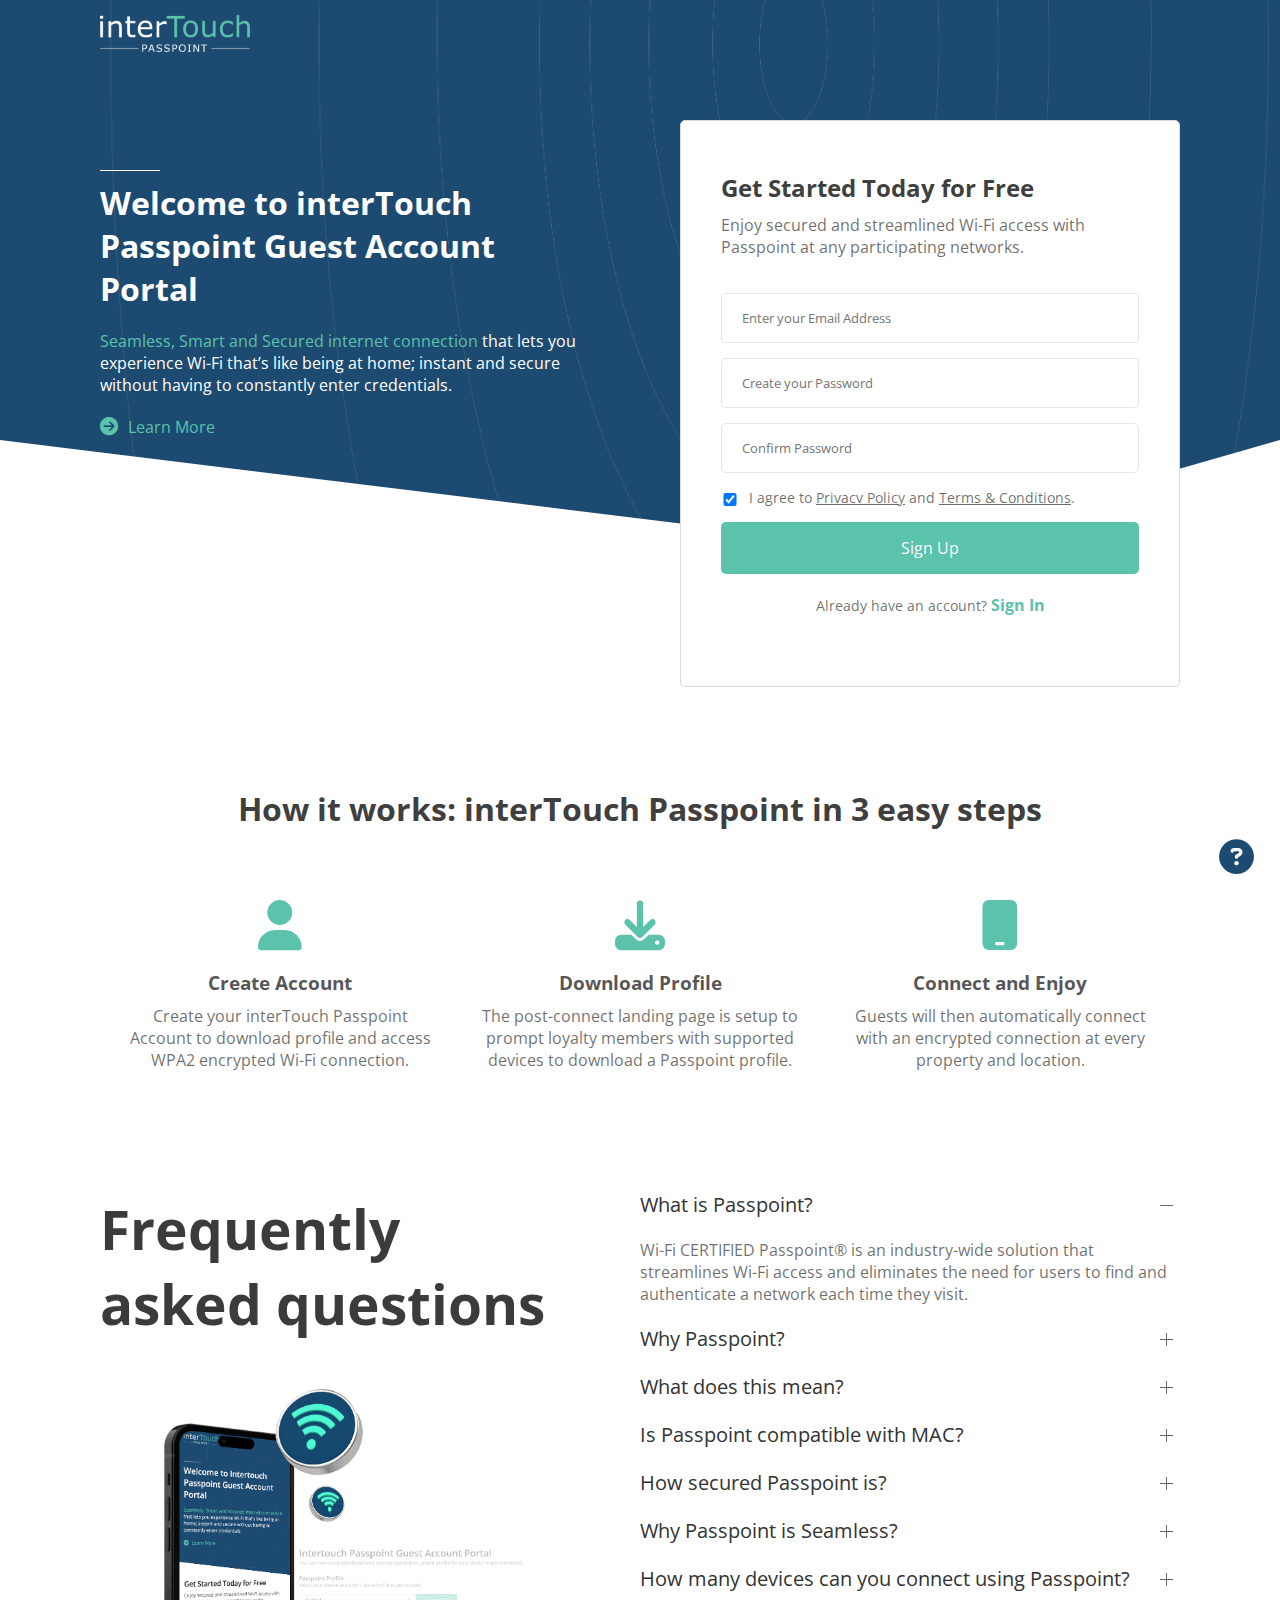
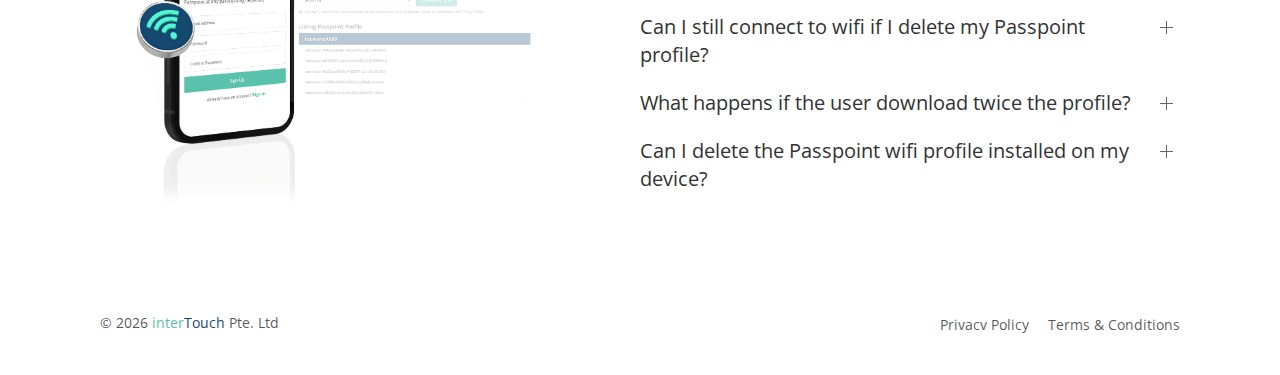
==== index.html @ 374bc61d "Add files via upload" ====
<!DOCTYPE html>
<html lang="en">
<head>
  <meta charset="UTF-8">
  <meta http-equiv="X-UA-Compatible" content="IE=edge">
  <meta name="viewport" content="width=device-width, initial-scale=1.0">
  <link rel="icon" type="image/x-icon" href="iTT.svg">
  <title>Passpoint Simplified</title>
  <!-- styles -->
  <link rel="stylesheet" href="./src/css/main.css">
  <link rel="stylesheet" href="./src/uikit/uikit.css">
  <link rel="stylesheet" href="https://cdnjs.cloudflare.com/ajax/libs/font-awesome/6.2.0/css/all.min.css">
</head>
<body>
  <div class="background-img"></div>
  <nav id="nav"><a href="#"><img id="logo" src="./src/imgs/logo.png" alt=""></a></nav>
  <div class="section1">
    <div class="two-col-equal">
      <div class="col text-white px50">
        <div class="line"></div>
        <h1 class="mt10">Welcome to interTouch Passpoint Guest Account Portal</h1>
        <p class="mt20"><span class="text-primary">Seamless, Smart and Secured internet connection</span> that lets you experience Wi-Fi that’s like being at home; instant and secure without having to constantly enter credentials.</p>
        <a class="btn-learn" href="#howitworks"><i class="fa-solid fa-arrow-circle-right"></i>Learn More</a>
      </div>
      <div class="col px50 col2">
        <form class="form" action="" id="formSignUp">  
          <h2 class="text-black-80">Get Started Today for Free</h2>
          <p class="text-black-60 mt10">Enjoy secured and streamlined Wi-Fi access with Passpoint at any participating networks.</p>
          <input id="emailSignUp" class="mt20" type="email" placeholder="Enter your Email Address" autocomplete="off"  required><br>
          <input id="passwordSignUp" type="password" placeholder="Create your Password" required><br>
          <input id="confirmPassSignUp" type="password" placeholder="Confirm Password" required><br>
          <div class="agree">
            <input id="btnAgreement" type="checkbox" value="" checked>
            <label for="">I agree to <a href="#privacyPolicy-Modal" uk-toggle>Privacv Policy</a> and <a href="#termsCondition-Modal" uk-toggle>Terms & Conditions</a>.</label> 
          </div>
          <input id="btnSignUp" type="submit" value="Sign Up" onclick="signUp()">
          <div class="text-center font14 text-black-60 mt20">
            <p> Already have an account? <a href="signin.html" class="a text-primary"><b>Sign In</b></a></p>
          </div>
        </form>
      </div>
    </div>
  </div>

  <div class="howItWorks" id="howitworks">
    <h1>How it works: interTouch Passpoint in 3 easy steps</h1>
    <div class="three-col-equal">
      <div class="col">
        <i class="fa-solid fa-user"></i>
        <h3 class="text-black-70 mt20">Create Account</h3>
        <p class="text-black-60 mt10">Create your interTouch Passpoint Account to download profile and access WPA2 encrypted Wi-Fi connection.</p>
      </div>
      <div class="col">
        <i class="fa-solid fa-download"></i>
        <h3 class="text-black-70 mt20">Download Profile</h3>
        <p class="text-black-60 mt10">The post-connect landing page is setup to prompt loyalty members with supported devices to download a Passpoint profile.</p>
      </div>
      <div class="col">
        <i class="fa-solid fa-mobile"></i>
        <h3 class="text-black-70 mt20">Connect and Enjoy</h3>
        <p class="text-black-60 mt10">Guests will then automatically connect with an encrypted connection at every property and location.</p>
      </div>
    </div>
  </div>

  <div class="faqs" id="faqs">
    <div class="two-col-equal">
      <div class="col">
        <h1 class="faqs-text">Frequently<br>asked questions</h1>
        <img src="../src/imgs/faqs.png" alt="">
      </div>
      <div class="col col2">
        <ul uk-accordion>
          <li class="uk-open">
            <a class="uk-accordion-title text-black-60" href="#">What is Passpoint?</a>
            <div class="uk-accordion-content">
                <p class="text-black-60">Wi-Fi CERTIFIED Passpoint® is an industry-wide solution that streamlines Wi-Fi access and eliminates the need for users to find and authenticate a network each time they visit.</p>
            </div>
          </li>
          <li>
            <a class="uk-accordion-title" href="#">Why Passpoint?</a>
            <div class="uk-accordion-content">
              <p class="text-black-60">Passpoint improves the mobile user experience by offering: Automatic network discovery and selection. Simplified online sign-up and instant account provisioning. Seamless network access and roaming between hotspots.</p>
            </div>
          </li>
          <li>
            <a class="uk-accordion-title" href="#">What does this mean?</a>
            <div class="uk-accordion-content">
              <p class="text-black-60">With Passpoint, you no longer have to worry which Wi-Fi to connect to and what account you should use to connect with our participating networks.</p>
            </div>
          </li>
          <li>
            <a class="uk-accordion-title" href="#">Is Passpoint compatible with MAC?</a>
            <div class="uk-accordion-content">
              <p class="text-black-60">The latest Android and iOS operating systems change the way mobile devices connect to Wi-Fi. It does not rely on a MAC address for authentication and decouples the identity of a guest from the MAC address of a device. In other words it is MAC friendly and solves MAC randomisation issue.</p>
            </div>
          </li>
          <li>
            <a class="uk-accordion-title" href="#">How secured Passpoint is?</a>
            <div class="uk-accordion-content">
              <p class="text-black-60">Passpoint added security via an encrypted radio link provides protection from in-air and man-in-the-middle attacks.</p>
            </div>
          </li>
          <li>
            <a class="uk-accordion-title" href="#">Why Passpoint is Seamless?</a>
            <div class="uk-accordion-content">
              <p class="text-black-60">interTouch Passpoint’s automatic connection powers you by linking to your profile without entering usernames and passwords to connect to Wi-Fi that allows you to benefit from a seamless experience every time you stay with the hotel</p>
            </div>
          </li>
          <li>
            <a class="uk-accordion-title" href="#">How many devices can you connect using Passpoint?</a>
            <div class="uk-accordion-content">
              <p class="text-black-60">interTouch Passpoint’s automatic connection powers you by linking to your profile without entering usernames and passwords to connect to Wi-Fi that allows you to benefit from a seamless experience every time you stay with the hotel</p>
            </div>
          </li>
          <li>
            <a class="uk-accordion-title" href="#">Can I still connect to wifi if I delete my Passpoint profile?</a>
            <div class="uk-accordion-content">
              <p class="text-black-60">interTouch Passpoint’s automatic connection powers you by linking to your profile without entering usernames and passwords to connect to Wi-Fi that allows you to benefit from a seamless experience every time you stay with the hotel</p>
            </div>
          </li>
          <li>
            <a class="uk-accordion-title" href="#">What happens if the user download twice the profile?</a>
            <div class="uk-accordion-content">
              <p class="text-black-60">interTouch Passpoint’s automatic connection powers you by linking to your profile without entering usernames and passwords to connect to Wi-Fi that allows you to benefit from a seamless experience every time you stay with the hotel</p>
            </div>
          </li>
          <li>
            <a class="uk-accordion-title" href="#">Can I delete the Passpoint wifi profile installed on my device?</a>
            <div class="uk-accordion-content">
              <p class="text-black-60">interTouch Passpoint’s automatic connection powers you by linking to your profile without entering usernames and passwords to connect to Wi-Fi that allows you to benefit from a seamless experience every time you stay with the hotel</p>
            </div>
          </li>
      </ul>
      </div>
    </div>
  </div>

  <footer>
    <div class="two-col-equal">
      <div class="col col1"><a href="https://www.intertouch.com/passpoint/"><p>© <span id="year"></span> <span class="text-primary">inter</span><span class="text-secondary">Touch</span> Pte. Ltd</p></a></div>
      <div class="col text-right">
        <ul>
          <li><a href="#privacyPolicy-Modal" uk-toggle>Privacv Policy</a></li>
          <li><a href="#termsCondition-Modal" uk-toggle>Terms & Conditions</a></li>
        </ul>
      </div>
    </div>
  </footer>

  <!-- modal for Terms and condition -->
  <div id="termsCondition-Modal" uk-modal>
    <div class="uk-modal-dialog">
      <button class="uk-modal-close-default" type="button" uk-close></button>
      <div class="uk-modal-header">
        <h2 class="text-black-70">Terms and Conditions</h2>
        <p class="date text-black-60">Last Updated September 2022</p>
      </div>
      <div class="uk-modal-body" uk-overflow-auto>
        <p>Welcome! By using the interTouch Portal and any services which may be available through the interTouch Portal ("Service"), you agree to be bound by the following terms and conditions (the "Terms of Use").</p>
        <div id="useService">
          <h3>Use of the Service</h3>
          <p>The Service includes both content owned or controlled by interTouch as well as content owned or controlled by third parties and licensed to interTouch (collectively, the "Content"). <br>
          interTouch authorizes you to view and download a single copy of the Content solely for your personal, non-commercial use. You may not sell or modify the Content or reproduce, display, publicly perform, distribute, create derivative works, or otherwise use the Content in any way for any public or commercial purpose without the written permission of interTouch.</p>
        </div>
        <div id="content">
          <h3>Content</h3>
          <p>You acknowledge that interTouch does not pre-screen, control, edit or endorse Content made available through the Service and has no obligation to monitor the Content. Under no circumstances will interTouch be liable in any way for any Content, including, but not limited to, for any errors or omissions in any Content, or for any loss or damage of any kind incurred as a result of the use or display of any Content, whether foreseeable or otherwise. You agree that you must evaluate, and bear all risks associated with, the use of any Content, including any reliance on the accuracy, completeness, or usefulness of such Content.</p>
        </div>
        <div id="proprietaryRights">
          <h3>Proprietary Rights</h3>
          <p>interTouch and its licensors own and retain all rights in the Service and Content, which contains proprietary and confidential information that is protected by copyrights, trademarks, service marks, patents or other intellectual property rights and other laws. Except as expressly authorized by interTouch, you may not copy, modify, publish, transmit, distribute, perform, display, sell or create derivative works based on any of interTouch's proprietary information, whether in whole or in part. "interTouch" and the "interTouch" logo are registered trademarks used by the interTouch Group of Companies.</p>
        </div>
        <div id="consentTransferData">
          <h3>Privacy Policy & Consent to Transfer of Data</h3>
          <p>In order to provide you with the Service, interTouch may need to collect information that is capable of identifying you (“Personal Information”). This Personal Information is collected for (a) system performance and security purposes; (b) editorial and feedback purposes and for other marketing and promotional purposes; (c) to analyse the behaviour of users when they use the Service; (d) for product development and content improvement; (e) to customise content and the layout of our portal and Service; and/or (f) as required under applicable laws and regulations. In addition, interTouch may also collect Personal Information that you volunteer as part of our voluntary registration system. <br><br>
          You specifically acknowledge and agree that interTouch may disclose Personal Information to third party contractors to whom interTouch contract out limited and specialised functions. However, if interTouch does so, interTouch only discloses Personal Information that the relevant contractor needs to provide the service to interTouch. Also, interTouch takes reasonable steps to ensure that our contractors handle Personal Information in accordance with this Privacy Policy, and do not use or disclose Personal Information for any purpose other than the provision of services to interTouch. <br><br>
          You specifically acknowledge and agree that interTouch may partner from time to time with other parties to provide specific services. When a user requests to receive these third party services, we will share all contact information necessary for these third parties to provide these services to the relevant user. interTouch will disclose only information knowingly and voluntarily disclosed by users. These third parties are not allowed to use Personal Information except for the purpose of providing these services. Sometimes, interTouch may also share aggregated demographic information, but such information will not identify any individual. <br><br>
          For the aforesaid reasons, interTouch needs you to consent to the transfer of Personal Information about you from the country in which you are provided with the Service. Particularly, please note that Personal Information may in some cases be transmitted to other countries. Your consent is a requirement in order for interTouch to provide you with the Service. If you do not consent to the transfer of Personal Information, please do not use the Service. <br><br>
          Without limiting the generality of the foregoing, you acknowledge, consent and agree that interTouch may disclose any information collected from you, if required to do so by law or in a good faith belief that such access, preservation or disclosure is reasonably necessary to: (a) comply with legal process or regulations; (b) enforce the Terms of Use; (c) protect and defend the rights or property of interTouch (including the enforcement of our agreements); (d) respond to your requests for customer service; or (e) protect interTouch’s rights, property or personal safety, as well as those of our users and the public.
        </p>
        </div>
        <div id="storageOfData">
          <h3>Storage of Data and Personal Information</h3>
          <p>interTouch may store your Personal Information and other data for as long as we deem appropriate, and/or to comply with any applicable laws.</p>
        </div>
        <div id="Security">
          <h3>Security</h3>
          <p>interTouch have taken measures to ensure that the Service is secure, and that Personal Information which interTouch hold is protected from risks such as unauthorised access, modification or disclosure. interTouch use a variety of security technologies and procedures to do this but as the use of any services over the Internet can never be completely secure, you specifically acknowledge and agree that interTouch shall not be responsible or liable, directly or indirectly, for any damage or loss caused or alleged to be caused by or in connection with any unauthorised access, modification or disclosure of your Personal Information.</p>
        </div>
        <div id="specialAdmonitions">
          <h3>Special Admonitions for International Use</h3>
          <p>Recognizing the global nature of the Internet, you agree to comply with all local rules regarding online conduct and acceptable Content. Specifically, you agree to comply with all applicable laws regarding the transmission of technical data exported from Singapore and/or the country in which you reside.</p>
        </div>
        <div id="changesTermsConditions">
          <h3>Changes in Terms and Conditions</h3>
          <p>We may modify or terminate our Services from time to time, for any reason, and without notice, including the right to terminate with or without notice, without liability to you, any other user or any third party. <br><br>
          We reserve the right to modify these Terms of Service from time to time without notice. Please review these Terms of Service from time to time so that you will be apprised of any changes.</p>
        </div>
        <div id="discloasureInformation">
          <h3>Disclosure of Information</h3>
          <p>You specifically acknowledge, consent and agree that interTouch may disclose any information collected from you if required to do so by law or in a good faith belief that such access preservation or disclosure is reasonably necessary to: (a) comply with legal process; (b) enforce the Terms of Service; (c) respond to your requests for customer service; or (d) protect the rights, property or personal safety of interTouch, its users and the public.</p>
        </div>
        <div id="disclamersWarranties">
          <h3>Disclaimer of Warranties</h3>
          <p>interTouch and its affiliates, licensors, partners, suppliers, consultants and agents ("interTouch Entities") disclaim any and all responsibility or liability for the accuracy, completeness, legality, reliability, operability or availability of information or Content displayed on the Service. The interTouch Entities disclaim any and all responsibility and liability for your conduct and for the conduct of others using the Service. <br><br>
          YOU EXPRESSLY UNDERSTAND AND AGREE THAT: <br><br>
          (a) YOUR USE OF THE SERVICE IS AT YOUR SOLE RISK. THE SERVICE, AND ALL CONTENT, INFORMATION (INCLUDING, WITHOUT LIMITATION, ANY INFORMATION OR CONTENT OBTAINED OR ACCESSED THROUGH THE SERVICE), PRODUCTS AND SERVICES INCLUDED THEREIN ARE PROVIDED ON AN "AS IS" AND “AS AVAILABLE” BASIS WITH NO WARRANTIES WHATSOEVER. THE interTouch ENTITIES EXPRESSLY DISCLAIM TO THE FULLEST EXTENT PERMITTED BY LAW ALL EXPRESS, IMPLIED, AND STATUTORY WARRANTIES, INCLUDING, WITHOUT LIMITATION, THE WARRANTIES OF MERCHANTABILITY, FITNESS FOR A PARTICULAR PURPOSE, AND NON-INFRINGEMENT OF PROPRIETARY RIGHTS <br><br>
          (b) THE INTERTOUCH ENTITIES DISCLAIM ANY WARRANTIES REGARDING THE SECURITY, RELIABILITY, TIMELINESS, AND PERFORMANCE OF THE SERVICE. PARTICULARLY, THE INTER-TOUCH ENTITIES MAKE NO WARRANTY THAT (i) THE SERVICE WILL MEET YOUR REQUIREMENTS; (ii) THE SERVICE WILL BE UNINTERRUPTED, TIMELY, SECURE OR ERROR-FREE; (iii) THE RESULTS THAT MAY BE OBTAINED FROM THE USE OF THE SERVICE WILL BE ACCURATE OR RELIABLE; AND (iv) THE QUALITY OF ANY PRODUCTS, SERVICES, INFORMATION OR OTHER MATERIAL PURCHASED OR OBTAINED BY YOU THROUGH THE SERVICE WILL MEET YOUR EXPECTATIONS <br><br>
          (c) THE INTERTOUCH ENTITIES DISCLAIM, ANY WARRANTIES FOR ANY INFORMATION OR ADVICE OBTAINED THROUGH THE SERVICE; <br><br>
          (d) THE INTERTOUCH ENTITIES DISCLAIM ANY WARRANTIES FOR SERVICES OR GOODS RECEIVED THROUGH OR ADVERTISED ON THE SERVICE OR RECEIVED THROUGH ANY LINKS PROVIDED BY THE SERVICE, AS WELL AS FOR ANY INFORMATION OR ADVICE RECEIVED THROUGH ANY LINKS PROVIDED IN THE SERVICE; <br><br>
          (e) YOU DOWNLOAD OR OTHERWISE OBTAIN MATERIAL OR DATA THROUGH THE USE OF THE SERVICE AT YOUR OWN DISCRETION AND RISK AND THAT YOU WILL BE SOLELY RESPONSIBLE FOR ANY DAMAGES TO YOUR COMPUTER SYSTEM OR LOSS OF DATA THAT RESULTS FROM THE DOWNLOAD OF SUCH MATERIAL OR DATA.</p>
        </div>
        <div id="limitationLiability">
          <h3>Limitation of Liability</h3>
          <p>UNDER NO CIRCUMSTANCES WILL interTouch AND ITS SUBSIDIARIES, AFFILIATES, OFFICERS, EMPLOYEES, AGENTS, PARTNERS AND LICENSORS BE LIABLE TO YOU FOR ANY DIRECT, INDIRECT, INCIDENTAL, CONSEQUENTIAL, SPECIAL OR EXEMPLARY DAMAGES ARISING OUT OF OR IN CONNECTION WITH USE OF THE SERVICE, WHETHER OR NOT INTERTOUCH HAS BEEN ADVISED OF THE POSSIBILITY OF SUCH DAMAGES, INCLUDING, BUT NOT LIMITED TO, DAMAGES FOR LOSS OF PROFITS, GOODWILL, USE, DATA OR OTHER INTANGIBLE LOSSES, RESULTING FROM: (i) THE USE OR THE INABILITY TO USE THE SERVICE; (ii) THE COST OF PROCUREMENT OF SUBSTITUTE GOODS AND SERVICES RESULTING FROM ANY GOODS, DATA, INFORMATION OR SERVICES PURCHASED OR OBTAINED OR TRANSACTIONS ENTERED INTO THROUGH OR FROM THE SERVICE; (iii) STATEMENTS OR CONDUCT OF ANY THIRD PARTY ON THE SERVICE; (iv) ANY RELIANCE ON THE SERVICE; (v) THE INTERRUPTION, SUSPENSION, OR TERMINATION OF THE SERVICE (INCLUDING SUCH DAMAGES INCURRED BY THIRD PARTIES); OR (vi) ANY OTHER MATTER RELATING TO THE SERVICE. <br><br>
          IN ANY EVENT, UNDER NO CIRCUMSTANCES SHALL INTERTOUCH BE LIABLE TO YOU FOR AN AMOUNT EXCEEDING US$100.00.</p>
        </div>
        <div id="holdHarmless">
          <h3>Hold Harmless and Indemnity</h3>
          <p>You agree to hold harmless and indemnify interTouch from and against any third party claim arising from or in any way related to your use of the Service, including any liability or expense arising from all claims, losses, damages (actual and consequential), suits, judgments, litigation costs and attorneys' fees, of every kind and nature.</p>
        </div>
        <div id="contibutionUs">
          <h3>Contributions to Us</h3>
          <p>By submitting ideas, suggestions, documents, and/or proposals ("Contributions") to interTouch through its suggestion or feedback webpages, you acknowledge and agree that: (a) your Contributions do not contain confidential or proprietary information; (b) interTouch is not under any obligation of confidentiality, express or implied, with respect to the Contributions; (c) interTouch shall be entitled to use or disclose (or choose not to use or disclose) such Contributions for any purpose, in any way, in any media worldwide; (d) interTouch may have something similar to the Contributions already under consideration or in development; (e) your Contributions automatically become the property of interTouch without any obligation of interTouch to you; and (f) you are not entitled to any compensation or reimbursement of any kind from interTouch under any circumstances.</p>
        </div>
        <div id="miscellaneousProvisions">
          <h3>Miscellaneous Provisions</h3>
          <p>These Terms of Service will be governed by and construed in accordance with the laws of Singapore, without giving effect to its conflict of laws provisions or your actual state or country of residence. The parties agree to submit to the personal and exclusive jurisdiction of the courts located in Singapore. If for any reason a court of competent jurisdiction finds any provision or portion of the Terms of Service to be unenforceable, the remainder of the Terms of Service will continue in full force and effect. You shall not assign these Terms of Service or assign any rights or delegate any obligations hereunder, in whole or in part, whether voluntarily or by operation of law, without our prior written consent. Any such purported assignment or delegation will be null and void and of no force or effect. <br><br>
          Without limiting the foregoing, under no circumstances shall interTouch be held liable for any delay or failure in performance resulting directly or indirectly from acts of nature, forces, or causes beyond its reasonable control, including, without limitation, Internet failures, computer equipment failures, telecommunication equipment failures, other equipment failures, electrical power failures, strikes, labor disputes, riots, insurrections, civil disturbances, shortages of labor or materials, fires, floods, storms, explosions, acts of God, war, governmental actions, orders of domestic or foreign courts or tribunals, non-performance of third parties, or loss of or fluctuations in heat, light, or air conditioning. <br><br>
          These Terms of Service constitute the entire agreement between you and interTouch with respect to the subject matter hereof and supersede and replace all prior or contemporaneous understandings or agreements, written or oral, regarding such subject matter. You also may be subject to additional terms and conditions that may apply when you use certain portions of the Service or any affiliate services or third-party content. Any waiver of any provision of the Terms of Service by a party will be effective only if in writing and signed by a party. The failure of interTouch to exercise or enforce any right or provision of these terms and conditions shall not constitute a waiver of such right or provision. <br><br>
          You agree that, except as otherwise expressly provided in this Terms of Service, there shall be no third-party beneficiaries to this agreement. <br><br>
          You specifically agree that regardless of any statute or law to the contrary, any claim or cause of action arising out of or related to use of the Service or the Terms of Service must be filed within one (1) year after such claim or cause of action arose or be forever barred.</p>
        </div>
      </div>
    </div>
  </div>

  <!-- modal for Privacy Policy -->
  <div id="privacyPolicy-Modal" uk-modal>
    <div class="uk-modal-dialog">
      <button class="uk-modal-close-default" type="button" uk-close></button>
      <div class="uk-modal-header">
        <h2 class="text-black-70">Privacy Policy</h2>
        <p class="date text-black-60">Last Updated September 2022</p>
      </div>
      <div class="uk-modal-body" uk-overflow-auto>
        <p>Your security and the protection of your personal information is a critical concern for the Guest Account Portal service. If you have any concerns or questions to raise, please do not hesitate to contact and discuss with your Guest Account Portal representative.</p>
        <div id="consentTransferData">
          <h3>Privacy Policy & Consent to Transfer of Data</h3>
          <p>In order to provide you with the Service, interTouch may need to collect information that is capable of identifying you (“Personal Information”). This Personal Information is collected for (a) system performance and security purposes; (b) editorial and feedback purposes and for other marketing and promotional purposes; (c) to analyse the behaviour of users when they use the Service; (d) for product development and content improvement; (e) to customise content and the layout of our portal and Service; and/or (f) as required under applicable laws and regulations. In addition, interTouch may also collect Personal Information that you volunteer as part of our voluntary registration system. <br><br>
          You specifically acknowledge and agree that interTouch may disclose Personal Information to third party contractors to whom interTouch contract out limited and specialised functions. However, if interTouch does so, interTouch only discloses Personal Information that the relevant contractor needs to provide the service to interTouch. Also, interTouch takes reasonable steps to ensure that our contractors handle Personal Information in accordance with this Privacy Policy, and do not use or disclose Personal Information for any purpose other than the provision of services to interTouch. <br><br>
          You specifically acknowledge and agree that interTouch may partner from time to time with other parties to provide specific services. When a user requests to receive these third party services, we will share all contact information necessary for these third parties to provide these services to the relevant user. interTouch will disclose only information knowingly and voluntarily disclosed by users. These third parties are not allowed to use Personal Information except for the purpose of providing these services. Sometimes, interTouch may also share aggregated demographic information, but such information will not identify any individual. <br><br>
          For the aforesaid reasons, interTouch needs you to consent to the transfer of Personal Information about you from the country in which you are provided with the Service. Particularly, please note that Personal Information may in some cases be transmitted to other countries. Your consent is a requirement in order for interTouch to provide you with the Service. If you do not consent to the transfer of Personal Information, please do not use the Service. <br><br>
          Without limiting the generality of the foregoing, you acknowledge, consent and agree that interTouch may disclose any information collected from you, if required to do so by law or in a good faith belief that such access, preservation or disclosure is reasonably necessary to: (a) comply with legal process or regulations; (b) enforce the Terms of Use; (c) protect and defend the rights or property of interTouch (including the enforcement of our agreements); (d) respond to your requests for customer service; or (e) protect interTouch’s rights, property or personal safety, as well as those of our users and the public.
        </p>
        </div>
        <div id="storageOfData">
          <h3>Storage of Data and Personal Information</h3>
          <p>interTouch may store your Personal Information and other data for as long as we deem appropriate, and/or to comply with any applicable laws.</p>
        </div>
        <div id="Security">
          <h3>Security</h3>
          <p>interTouch have taken measures to ensure that the Service is secure, and that Personal Information which interTouch hold is protected from risks such as unauthorised access, modification or disclosure. interTouch use a variety of security technologies and procedures to do this but as the use of any services over the Internet can never be completely secure, you specifically acknowledge and agree that interTouch shall not be responsible or liable, directly or indirectly, for any damage or loss caused or alleged to be caused by or in connection with any unauthorised access, modification or disclosure of your Personal Information.</p>
        </div>
      </div>
    </div>
  </div>

  <!-- help btn -->
  <div class="help-float">
    <a href="" class="icon-help"><i class="fa-solid fa-circle-question"></i></a>
    <div class="uk-card-body uk-card-default" uk-drop="pos: top-center;" style="text-align: left;">
      <p class="text-black-60">If you are having problems or need assistance,
        we welcome you to contact us directly
        <hr>
        <a href="mailto:portal-support@intertouch.com">Email interTouch Portal Support</a>
      </p>
    </div>
  </div>

 <script src="./src/js/navbar.js"></script>
 <script src="./src/js/notifications.js"></script>
 <script src="./src/js/signup.js"></script>
 <script src="./src/js/footer.js"></script>
 <script src="./src/uikit/uikit.min.js"></script>
 <!-- the ff script is for demo only -->
 <script>
  let action = window.localStorage.getItem('action');
  let icon = '<i class="fa-solid fa-circle-info"></i>';
  let time = 3000;

  if (action === 'deleteAccount') {
    infoNotif(icon, 'Your account is successfully deleted.', time)
    window.localStorage.clear();
  }
 </script>
</body>
</html>
---- src/css/main.css ----
@import url("https://fonts.googleapis.com/css?family=Open+Sans:400,600,300");
.background-img {
  background-image: url("../imgs/bg.png");
  background-repeat: no-repeat;
  background-size: cover;
  background-position: 60% 0%;
  height: 550px;
  -webkit-clip-path: polygon(0 0, 100% 0, 100% 80%, 70% 100%, 0 80%);
          clip-path: polygon(0 0, 100% 0, 100% 80%, 70% 100%, 0 80%);
}

@media (max-width: 1000px) {
  .background-img {
    -webkit-clip-path: polygon(0 0, 100% 0, 100% 100%, 0 90%);
            clip-path: polygon(0 0, 100% 0, 100% 100%, 0 90%);
  }
}
@media (max-width: 460px) {
  .background-img {
    height: 470px;
  }
}
#nav {
  display: flex;
  justify-content: space-between;
}
#nav .user {
  width: 50px;
  transition: 0.3s;
  cursor: pointer;
}

.dashboard {
  padding: 100px 100px 0 100px;
}
.dashboard .tagline {
  margin-top: -15px;
}
.dashboard form {
  display: flex;
}
.dashboard form input {
  padding: 10px 20px;
}
.dashboard form select {
  padding: 10px 20px;
  border-top-left-radius: 5px;
  border-bottom-left-radius: 5px;
  border: 1px solid #D9D9D9;
  border-right: none;
  outline-color: var(--primary);
  cursor: pointer;
  font-size: 16px;
  width: 400px;
  /** for the dropdown indicator */
  -webkit-appearance: none;
     -moz-appearance: none;
          appearance: none;
  background-image: url("data:image/svg+xml;charset=UTF-8,%3csvg xmlns='http://www.w3.org/2000/svg' viewBox='0 0 24 24' fill='none' stroke='currentColor' stroke-width='2' stroke-linecap='round' stroke-linejoin='round'%3e%3cpolyline points='6 9 12 15 18 9'%3e%3c/polyline%3e%3c/svg%3e");
  background-repeat: no-repeat;
  background-position: right 16px center;
  background-size: 16px;
}
.dashboard form input[type=button] {
  background-color: var(--primary);
  color: #fff;
  border: none;
  outline: none;
  border-top-right-radius: 5px;
  border-bottom-right-radius: 5px;
  margin-left: -2px;
}
.dashboard table {
  text-align: left;
  width: 100%;
  border-collapse: collapse;
}
.dashboard table thead {
  background-color: var(--secondary);
  position: -webkit-sticky;
  position: sticky;
  top: 0;
  z-index: 1;
}
.dashboard table thead th {
  color: #fff;
  border: none;
  padding: 10px 20px;
  font-size: 14px;
}
.dashboard table tbody tr td {
  font-size: 12px;
  color: var(--black70);
  padding: 10px 20px;
}
.dashboard table tbody tr td a {
  color: #F00303;
  text-decoration: none;
}
.dashboard table tbody tr td a:hover {
  text-decoration: underline;
}

@media (max-width: 1270px) {
  .dashboard {
    padding: 100px 50px 0 50px;
  }
}
@media (max-width: 900px) {
  #nav .user {
    width: 35px;
  }
}
@media (max-width: 550px) {
  .dashboard {
    padding: 100px 20px 0 20px;
  }
}
@media (max-width: 350px) {
  .dashboard form {
    display: block;
  }
  .dashboard form select {
    width: 100%;
    border-right: 1px solid #D9D9D9;
    border-radius: 5px;
  }
  .dashboard form input[type=button] {
    margin-top: 10px;
    margin-left: 0;
    border-radius: 5px;
    width: 100%;
  }
}
footer {
  padding: 20px 100px;
  margin-top: 80px;
}
footer .col1 a {
  text-decoration: none !important;
}
footer ul li {
  display: inline;
  list-style: none;
  margin-right: 15px;
}
footer ul li:last-child {
  margin-right: 0;
}
footer p, footer a {
  font-size: 14px;
  color: var(--black70);
}
footer a {
  text-decoration: none;
}
footer a:hover {
  text-decoration: underline;
  color: var(--primary);
}
footer .text-right {
  text-align: right;
}

@media (max-width: 950px) {
  footer {
    padding: 20px;
    margin-top: 50px;
    text-align: center !important;
  }
  footer ul {
    margin-left: -35px;
  }
  footer ul li {
    margin-right: 10px;
  }
  footer ul li a {
    font-size: 12px;
  }
  footer .two-col-equal {
    flex-direction: column-reverse;
  }
  footer .two-col-equal .col1 {
    margin-top: -10px;
  }
  footer .text-right {
    text-align: center;
  }
  footer p {
    margin-top: 0;
  }
}
nav {
  position: fixed;
  width: 100%;
  z-index: 99;
  top: 0;
  transition: 0.3s;
  padding: 15px 100px 10px 100px;
}
nav img {
  width: 150px;
  transition: 0.3s;
}

.nav-scrolled {
  background-color: #fff;
  transition: 0.3s;
  box-shadow: 0px 4px 20px 10px rgba(0, 0, 0, 0.05);
}
.nav-scrolled img {
  width: 120px;
  transition: 0.3s;
}
.nav-scrolled .profile #user {
  width: 35px;
  transition: 0.3s;
}

@media (max-width: 1270px) {
  nav {
    padding: 10px 50px;
    padding: 15px 50px 10px 50px;
  }
}
@media (max-width: 900px) {
  nav img {
    width: 125px;
  }
}
@media (max-width: 550px) {
  nav {
    padding: 10px 20px;
  }
}
.section1 {
  margin-top: -430px;
  position: relative;
  z-index: 10;
  padding: 0 50px;
}
.section1 .two-col-equal .col {
  padding: 0 50px;
}
.section1 .two-col-equal .col .line {
  width: 60px;
  border-bottom: 1px solid #fff;
  margin-top: 50px;
}
.section1 .two-col-equal .col .btn-learn {
  text-decoration: none;
  color: var(--primary);
  border-radius: 5px;
  display: inline-flex;
  transition: 0.3s;
}
.section1 .two-col-equal .col .btn-learn i {
  margin-right: 10px;
  font-size: 18px;
  transform: translateY(2px);
}
.section1 .two-col-equal .col .btn-learn:hover {
  transition: 0.3s;
  opacity: 70%;
}

.howItWorks {
  text-align: center;
  color: var(--black80);
  padding: 100px 100px 0 100px;
}
.howItWorks .three-col-equal {
  margin-top: 50px;
}
.howItWorks .three-col-equal .col {
  padding: 20px;
}
.howItWorks .three-col-equal .col i {
  font-size: 50px;
  color: var(--primary);
}

.faqs {
  padding: 0 100px;
  margin-top: 80px;
}
.faqs .col .faqs-text {
  font-size: 55px;
  color: var(--black80);
}

@media (max-width: 1270px) {
  .section1 .two-col-equal .col {
    padding: 0;
  }
  .howItWorks {
    padding: 80px 50px 0 50px;
  }
  .faqs {
    padding: 0 50px;
  }
  .faqs .col .faqs-text {
    font-size: 45px;
  }
}
@media (max-width: 950px) {
  .section1 .two-col-equal .col .line {
    margin-top: 0;
  }
  .faqs .col2 {
    margin-top: 30px;
  }
}
@media (max-width: 550px) {
  .section1, .howItWorks, .faqs {
    padding: 0 20px;
  }
  .howItWorks {
    margin-top: 80px;
  }
  .howItWorks .three-col-equal .col {
    padding: 0;
    margin-top: 30px;
  }
}
@media (max-width: 460px) {
  .section1 {
    margin-top: -370px;
  }
  .section1 .col2 {
    margin-top: 30px !important;
  }
  .section1 .col2 .form .back-arrow {
    display: none;
  }
  .faqs .col .faqs-text {
    font-size: 28px;
  }
}
.changeForms {
  padding: 100px 100px 0 100px;
}
.changeForms form {
  background-color: #fff;
  width: 500px;
  padding: 20px 0;
  padding-bottom: 0;
}
.changeForms form input {
  width: 100%;
  padding: 15px 20px;
  margin-top: 15px;
  border-radius: 5px;
  border: 1px solid rgba(10, 10, 10, 0.1);
  outline-color: var(--primary);
}
.changeForms form input[type=submit] {
  background-color: var(--primary);
  color: #fff;
  outline: none;
  border: none;
  transition: 0.3s;
  cursor: pointer;
  font-size: 16px;
}
.changeForms form input[type=submit]:hover {
  opacity: 70%;
  transition: 0.3s;
}
.changeForms form .back-arrow {
  border: none;
  display: block;
  color: var(--black70);
  margin-bottom: 20px;
  background-color: transparent;
  outline: none;
  font-size: 25px;
}
.changeForms form .back-arrow:hover {
  color: var(--primary);
}

@media (max-width: 1270px) {
  .changeForms {
    padding: 100px 50px 0 50px;
  }
}
@media (max-width: 950px) {
  .changeForms form {
    padding: 30px 0;
    width: 100%;
  }
}
@media (max-width: 550px) {
  .changeForms {
    padding: 100px 20px 0 20px;
  }
}
:root {
  --primary: #5BC2AC !important;
  --secondary: #1d4a71 !important;
  --black80: rgba(10,10,10,.8) !important;
  --black70: rgba(10,10,10,.7) !important;
  --black60: rgba(10,10,10,.6) !important;
}

* {
  padding: 0;
  margin: 0;
  box-sizing: border-box;
}

html {
  scroll-behavior: smooth;
}

.btn-primary {
  background-color: var(--primary);
  color: #fff;
  outline: none;
  border: none;
  transition: 0.3s;
  cursor: pointer;
  font-size: 16px;
}
.btn-primary:hover {
  opacity: 70%;
  transition: 0.3s;
}

h1, h2, h3, h4, h5, h6, p, a, li, input, label, th, td {
  font-family: "Open Sans", sans-serif;
}

h1 {
  font-weight: bold;
  font-size: 32px;
}

.font12 {
  font-size: 12px;
}

.font14 {
  font-size: 14px;
}

.text-center {
  text-align: center;
}

.text-primary {
  color: var(--primary);
}

.text-secondary {
  color: var(--secondary);
}

.text-white {
  color: #fff;
}

.text-black-80 {
  color: var(--black80);
}

.text-black-70 {
  color: var(--black70);
}

.text-black-60 {
  color: var(--black60);
}

.two-col-equal {
  display: flex;
  flex-direction: row;
}
.two-col-equal .col {
  flex: 50%;
}

.three-col-equal {
  display: flex;
  flex-direction: row;
}
.three-col-equal .col {
  flex: 33.33%;
}

.mt10 {
  margin-top: 10px;
}

.mt20 {
  margin-top: 20px;
}

.mt30 {
  margin-top: 30px;
}

.form {
  float: right;
  background-color: #fff;
  border: 1px solid #D9D9D9;
  border-radius: 5px;
  min-height: 550px;
  width: 500px;
  padding: 50px 40px;
}
.form .a {
  background-color: transparent;
  border: none;
  outline: none;
  cursor: pointer;
  font-size: 16px;
}
.form .a:hover {
  text-decoration: underline;
  color: var(--primary);
}
.form input {
  width: 100%;
  padding: 15px 20px;
  margin-top: 15px;
  border-radius: 5px;
  border: 1px solid rgba(10, 10, 10, 0.1);
  outline-color: var(--primary);
}
.form input[type=submit] {
  background-color: var(--primary);
  color: #fff;
  outline: none;
  border: none;
  transition: 0.3s;
  cursor: pointer;
  font-size: 16px;
}
.form input[type=submit]:hover {
  opacity: 70%;
  transition: 0.3s;
}
.form .back-arrow {
  border: none;
  display: block;
  color: var(--black70);
  margin-bottom: 20px;
  background-color: transparent;
  outline: none;
  font-size: 25px;
}
.form .back-arrow:hover {
  color: var(--primary);
}
.form .option, .form .agree {
  display: flex;
  justify-content: space-between;
  align-items: center;
  margin-top: 15px;
}
.form .option input[type=checkbox], .form .agree input[type=checkbox] {
  width: 18px;
  padding: 0;
  margin-top: 0;
  cursor: pointer;
  transform: translateY(2px);
}
.form .option label, .form .option .a, .form .agree label, .form .agree .a {
  font-size: 14px !important;
  color: var(--black60);
}
.form .agree {
  justify-content: left;
}
.form .agree input[type=checkbox] {
  margin-right: 10px;
}
.form .agree a {
  color: var(--black60);
  text-decoration: underline;
}
.form .agree a:hover {
  color: var(--primary);
}

.help-float {
  position: fixed;
  z-index: 99;
  right: 20px;
  bottom: 20px;
  border-radius: 100%;
  padding: 0 6px;
}
.help-float p, .help-float a {
  font-size: 14px;
  color: var(--black70);
}
.help-float .icon-help {
  text-decoration: none;
  color: var(--secondary);
  font-size: 35px;
}
.help-float .icon-help i {
  background-color: #fff;
  border-radius: 50%;
}
.help-float .icon-help:hover {
  opacity: 70%;
}

#termsCondition-Modal h3, #privacyPolicy-Modal h3 {
  color: var(--black70);
  margin-top: 20px;
}
#termsCondition-Modal p, #privacyPolicy-Modal p {
  color: var(--black60);
  margin-top: 10px;
}
#termsCondition-Modal .date, #privacyPolicy-Modal .date {
  font-size: 14px;
  margin-top: 0 !important;
}

@media (max-width: 1170px) {
  h1 {
    font-size: 28px;
  }
  .form {
    width: 400px;
  }
}
@media (max-width: 950px) {
  .form {
    width: 350px;
    padding: 30px 20px;
  }
}
@media (max-width: 950px) {
  .two-col-equal {
    flex-direction: column;
  }
  .two-col-equal .col {
    flex: 100%;
  }
  .two-col-equal .col .form {
    margin-top: 60px;
    width: 100%;
    min-height: 0;
  }
  .three-col-equal {
    flex-direction: column;
  }
  .three-col-equal .col {
    flex: 100%;
  }
}
@media (max-width: 460px) {
  .two-col-equal .col .form {
    background-color: transparent;
    border: none;
    padding: 0;
  }
}
@media (max-width: 326px) {
  h1 {
    font-size: 24px;
  }
}
@media (max-width: 284px) {
  h1 {
    font-size: 22px;
  }
}/*# sourceMappingURL=main.css.map */
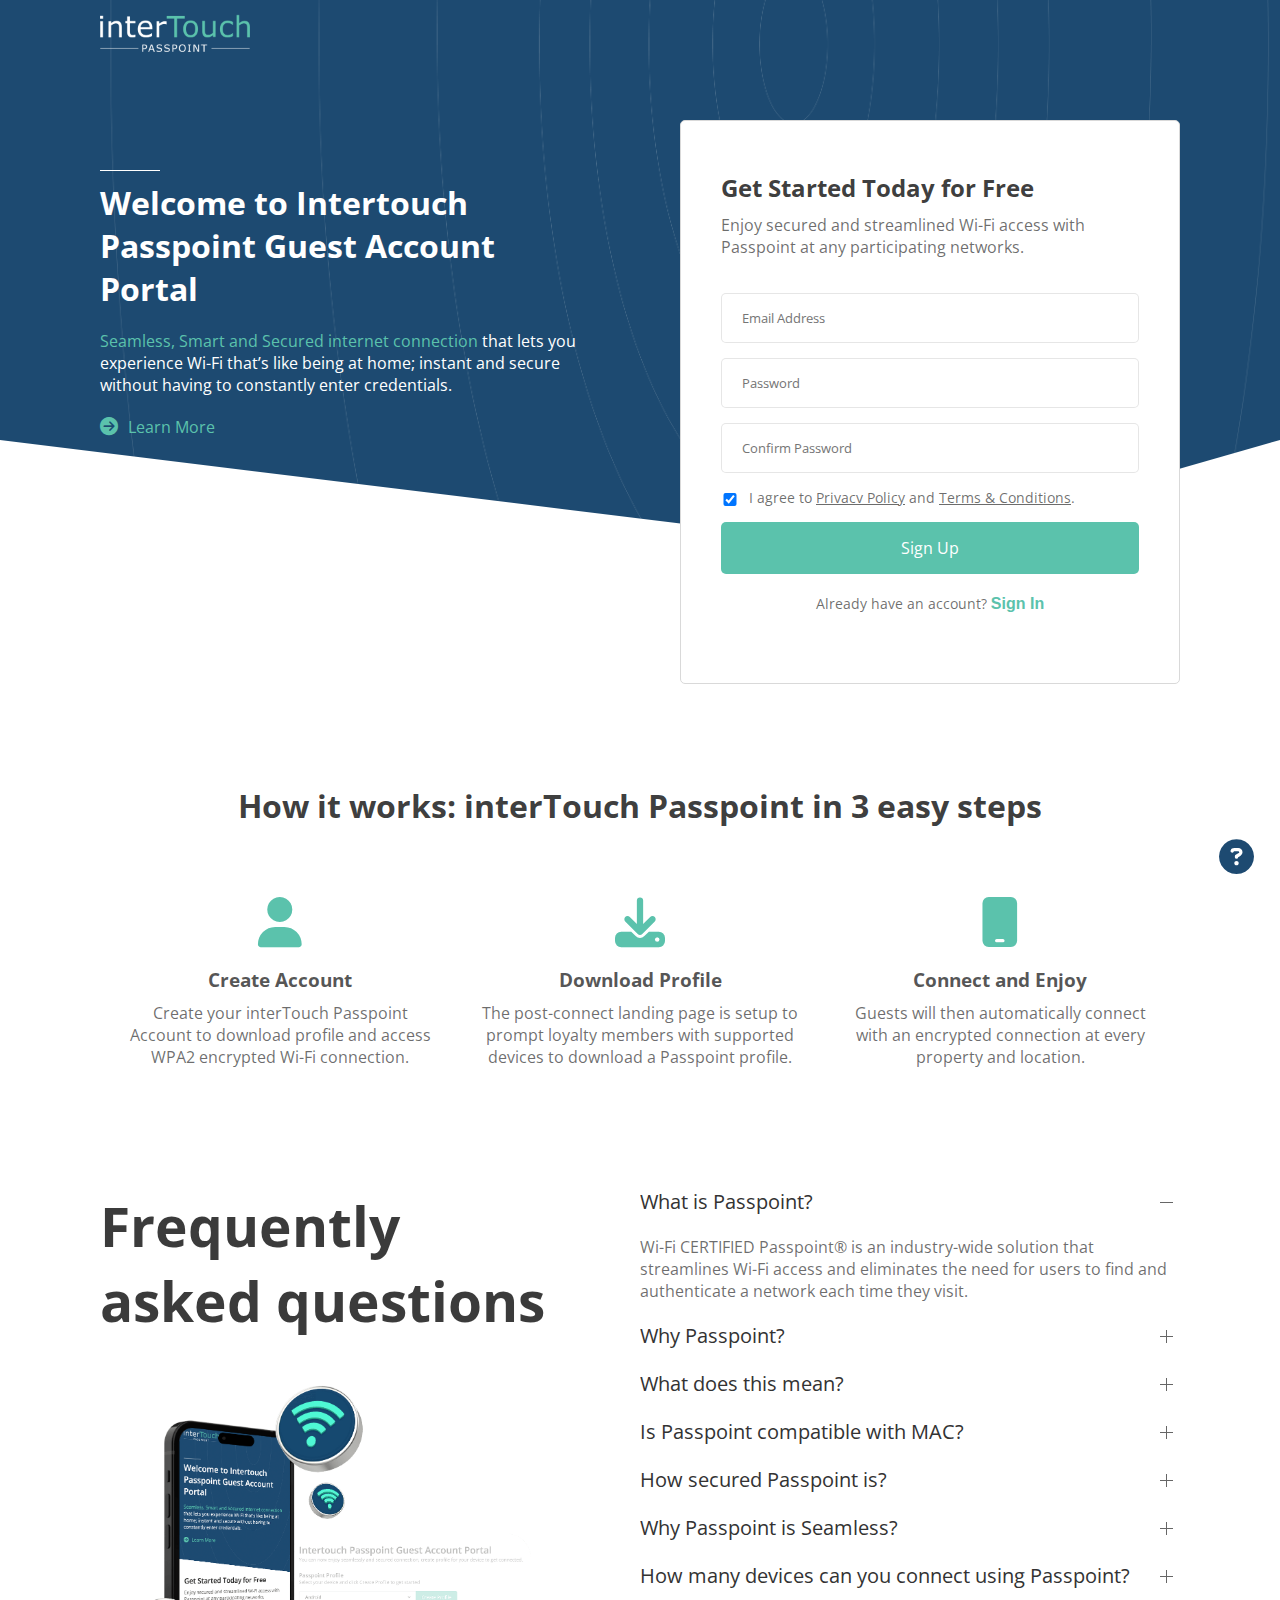
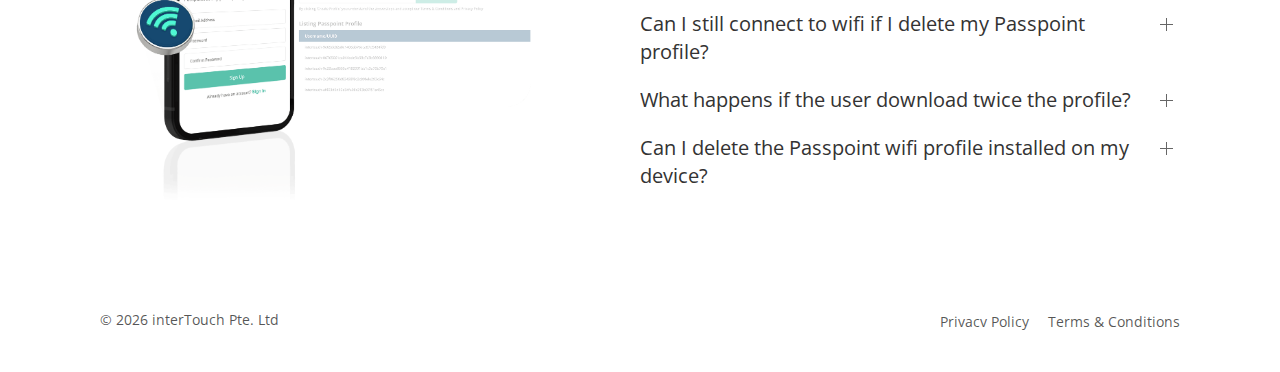
==== commit ff986b5d: "passpoint-SAP" ====
--- a/index.html
+++ b/index.html
@@ -4,21 +4,25 @@
   <meta charset="UTF-8">
   <meta http-equiv="X-UA-Compatible" content="IE=edge">
   <meta name="viewport" content="width=device-width, initial-scale=1.0">
-  <link rel="icon" type="image/x-icon" href="iTT.svg">
+  <link rel="icon" type="image/x-icon" href="/imgs/iTT.svg">
   <title>Passpoint Simplified</title>
   <!-- styles -->
-  <link rel="stylesheet" href="./src/css/main.css">
-  <link rel="stylesheet" href="./src/uikit/uikit.css">
+  <link rel="stylesheet" href="/scss/main.css">
+  <link rel="stylesheet" href="/scss/background.css">
+  <link rel="stylesheet" href="/scss/signup.css">
+  <link rel="stylesheet" href="/scss/nav.css">
+  <link rel="stylesheet" href="/scss/footer.css">
+  <link rel="stylesheet" href="/uikit/css/uikit.css">
   <link rel="stylesheet" href="https://cdnjs.cloudflare.com/ajax/libs/font-awesome/6.2.0/css/all.min.css">
 </head>
 <body>
   <div class="background-img"></div>
-  <nav id="nav"><a href="#"><img id="logo" src="./src/imgs/logo.png" alt=""></a></nav>
-  <div class="section1">
+  <nav id="nav"><a href="#"><img id="logo" src="/imgs/logo.png" alt=""></a></nav>
+  <div class="signup">
     <div class="two-col-equal">
       <div class="col text-white px50">
         <div class="line"></div>
-        <h1 class="mt10">Welcome to interTouch Passpoint Guest Account Portal</h1>
+        <h1 class="mt10">Welcome to Intertouch Passpoint Guest Account Portal</h1>
         <p class="mt20"><span class="text-primary">Seamless, Smart and Secured internet connection</span> that lets you experience Wi-Fi that’s like being at home; instant and secure without having to constantly enter credentials.</p>
         <a class="btn-learn" href="#howitworks"><i class="fa-solid fa-arrow-circle-right"></i>Learn More</a>
       </div>
@@ -26,8 +30,8 @@
         <form class="form" action="" id="formSignUp">  
           <h2 class="text-black-80">Get Started Today for Free</h2>
           <p class="text-black-60 mt10">Enjoy secured and streamlined Wi-Fi access with Passpoint at any participating networks.</p>
-          <input id="emailSignUp" class="mt20" type="email" placeholder="Enter your Email Address" autocomplete="off"  required><br>
-          <input id="passwordSignUp" type="password" placeholder="Create your Password" required><br>
+          <input id="emailSignUp" class="mt20" type="email" placeholder="Email Address" autocomplete="off"  required><br>
+          <input id="passwordSignUp" type="password" placeholder="Password" required><br>
           <input id="confirmPassSignUp" type="password" placeholder="Confirm Password" required><br>
           <div class="agree">
             <input id="btnAgreement" type="checkbox" value="" checked>
@@ -35,8 +39,38 @@
           </div>
           <input id="btnSignUp" type="submit" value="Sign Up" onclick="signUp()">
           <div class="text-center font14 text-black-60 mt20">
-            <p> Already have an account? <a href="signin.html" class="a text-primary"><b>Sign In</b></a></p>
+            <p> Already have an account? <button class="text-primary" onclick="showSignIn()"><b>Sign In</b></button></p>
           </div>
+        </form>
+        <form class="form" action="" id="formSignIn">
+          <button class="back-arrow" onclick="showSignUp()"><i class="fa-solid fa-arrow-left"></i></button>
+          <h2 class="text-black-80">Sign In</h2>
+          <p class="text-black-60 mt10">Connect to seemlessly and secure Wi-Fi networks via interTouch Passpoint.</p>
+          <input id="emailSignIn" class="mt30" type="email" placeholder="Email Address" required><br>
+          <input id="passwordSignIn" type="password" placeholder="Password" required><br>
+          <div class="option">
+            <div>
+              <input type="checkbox" value="">
+              <label for="">Remember Me</label>
+            </div>
+            <div>
+              <button onclick="showForgotPassword()">Forgot Password?</button>
+            </div>
+          </div>
+          <input type="submit" value="Sign In" onclick="signIn()">
+          <div class="font14 text-center mt20 text-black-60">
+            <p>Didn't have an account? <button class="text-primary" onclick="showSignUp()"><b>Sign Up</b></button></p>
+          </div> 
+        </form>
+        <form class="form" action="" id="formForgotPassword">
+          <button class="back-arrow" onclick="showSignIn()"><i class="fa-solid fa-arrow-left"></i></button>
+          <h2 class="text-black-80">Forgot Password?</h2>
+          <p class="text-black-60 mt10">Enter the email address associated with your account, and we’ll email you a link to reset your password.</p>
+          <input id="emailForgotPass" class="mt30" type="email" placeholder="Email Address" required><br>
+          <input type="submit" value="Send" onclick="forgotPassword()">
+          <div class="font14 text-center mt20 text-black-60">
+            <p>Didn't have an account? <button class="text-primary" onclick="showSignUp()"><b>Sign Up</b></button></p>
+          </div> 
         </form>
       </div>
     </div>
@@ -67,7 +101,7 @@
     <div class="two-col-equal">
       <div class="col">
         <h1 class="faqs-text">Frequently<br>asked questions</h1>
-        <img src="../src/imgs/faqs.png" alt="">
+        <img src="/imgs/faqs.png" alt="">
       </div>
       <div class="col col2">
         <ul uk-accordion>
@@ -138,7 +172,7 @@
 
   <footer>
     <div class="two-col-equal">
-      <div class="col col1"><a href="https://www.intertouch.com/passpoint/"><p>© <span id="year"></span> <span class="text-primary">inter</span><span class="text-secondary">Touch</span> Pte. Ltd</p></a></div>
+      <div class="col col1"><a href="https://www.intertouch.com/passpoint/"><p>© <span id="year"></span> interTouch Pte. Ltd</p></a></div>
       <div class="col text-right">
         <ul>
           <li><a href="#privacyPolicy-Modal" uk-toggle>Privacv Policy</a></li>
@@ -279,12 +313,11 @@
     </div>
   </div>
 
- <script src="./src/js/navbar.js"></script>
- <script src="./src/js/notifications.js"></script>
- <script src="./src/js/signup.js"></script>
- <script src="./src/js/footer.js"></script>
- <script src="./src/uikit/uikit.min.js"></script>
- <!-- the ff script is for demo only -->
+ <script src="/js/navbar.js"></script>
+ <script src="/js/main.js"></script>
+ <script src="/js/notifications.js"></script>
+ <script src="/js/demo.js"></script>
+ <script src="/uikit/js/uikit.min.js"></script>
  <script>
   let action = window.localStorage.getItem('action');
   let icon = '<i class="fa-solid fa-circle-info"></i>';
--- a/scss/main.css
+++ b/scss/main.css
@@ -0,0 +1,347 @@
+@import url("https://fonts.googleapis.com/css?family=Open+Sans:400,600,300");
+#formSignIn {
+  display: none;
+}
+
+#formForgotPassword {
+  display: none;
+}
+
+.btn-primary {
+  background-color: var(--primary);
+  color: #fff;
+  outline: none;
+  border: none;
+  -webkit-transition: .3s;
+  transition: .3s;
+  cursor: pointer;
+  font-size: 16px;
+}
+
+.btn-primary:hover {
+  opacity: 70%;
+  -webkit-transition: .3s;
+  transition: .3s;
+}
+
+:root {
+  --primary: #5BC2AC !important;
+  --secondary: #1d4a71 !important;
+  --black80: rgba(10,10,10,.8) !important;
+  --black70: rgba(10,10,10,.7) !important;
+  --black60: rgba(10,10,10,.6) !important;
+}
+
+* {
+  padding: 0;
+  margin: 0;
+  -webkit-box-sizing: border-box;
+          box-sizing: border-box;
+}
+
+html {
+  scroll-behavior: smooth;
+}
+
+h1, h2, h3, h4, h5, h6, p, a, li, input, label, th, td {
+  font-family: 'Open Sans', sans-serif;
+}
+
+h1 {
+  font-weight: bold;
+  font-size: 32px;
+}
+
+.font12 {
+  font-size: 12px;
+}
+
+.font14 {
+  font-size: 14px;
+}
+
+.text-center {
+  text-align: center;
+}
+
+.text-primary {
+  color: var(--primary);
+}
+
+.text-white {
+  color: #fff;
+}
+
+.text-black-80 {
+  color: var(--black80);
+}
+
+.text-black-70 {
+  color: var(--black70);
+}
+
+.text-black-60 {
+  color: var(--black60);
+}
+
+.two-col-equal {
+  display: -webkit-box;
+  display: -ms-flexbox;
+  display: flex;
+  -webkit-box-orient: horizontal;
+  -webkit-box-direction: normal;
+      -ms-flex-direction: row;
+          flex-direction: row;
+}
+
+.two-col-equal .col {
+  -webkit-box-flex: 50%;
+      -ms-flex: 50%;
+          flex: 50%;
+}
+
+.three-col-equal {
+  display: -webkit-box;
+  display: -ms-flexbox;
+  display: flex;
+  -webkit-box-orient: horizontal;
+  -webkit-box-direction: normal;
+      -ms-flex-direction: row;
+          flex-direction: row;
+}
+
+.three-col-equal .col {
+  -webkit-box-flex: 33.33%;
+      -ms-flex: 33.33%;
+          flex: 33.33%;
+}
+
+.mt10 {
+  margin-top: 10px;
+}
+
+.mt20 {
+  margin-top: 20px;
+}
+
+.mt30 {
+  margin-top: 30px;
+}
+
+.form {
+  float: right;
+  background-color: #fff;
+  border: 1px solid #D9D9D9;
+  border-radius: 5px;
+  min-height: 550px;
+  width: 500px;
+  padding: 50px 40px;
+}
+
+.form button {
+  background-color: transparent;
+  border: none;
+  outline: none;
+  cursor: pointer;
+  font-size: 16px;
+}
+
+.form button:hover {
+  text-decoration: underline;
+}
+
+.form input {
+  width: 100%;
+  padding: 15px 20px;
+  margin-top: 15px;
+  border-radius: 5px;
+  border: 1px solid rgba(10, 10, 10, 0.1);
+  outline-color: var(--primary);
+}
+
+.form input[type=submit] {
+  background-color: var(--primary);
+  color: #fff;
+  outline: none;
+  border: none;
+  -webkit-transition: .3s;
+  transition: .3s;
+  cursor: pointer;
+  font-size: 16px;
+}
+
+.form input[type=submit]:hover {
+  opacity: 70%;
+  -webkit-transition: .3s;
+  transition: .3s;
+}
+
+.form .back-arrow {
+  border: none;
+  color: var(--black70);
+  margin-bottom: 20px;
+  background-color: transparent;
+  outline: none;
+  font-size: 25px;
+}
+
+.form .back-arrow:hover {
+  color: var(--primary);
+}
+
+.form .option, .form .agree {
+  display: -webkit-box;
+  display: -ms-flexbox;
+  display: flex;
+  -webkit-box-pack: justify;
+      -ms-flex-pack: justify;
+          justify-content: space-between;
+  -webkit-box-align: center;
+      -ms-flex-align: center;
+          align-items: center;
+  margin-top: 15px;
+}
+
+.form .option input[type=checkbox], .form .agree input[type=checkbox] {
+  width: 18px;
+  padding: 0;
+  margin-top: 0;
+  cursor: pointer;
+  -webkit-transform: translateY(2px);
+          transform: translateY(2px);
+}
+
+.form .option label, .form .option button, .form .agree label, .form .agree button {
+  font-size: 14px !important;
+  color: var(--black60);
+}
+
+.form .agree {
+  -webkit-box-pack: left;
+      -ms-flex-pack: left;
+          justify-content: left;
+}
+
+.form .agree input[type=checkbox] {
+  margin-right: 10px;
+}
+
+.form .agree a {
+  color: var(--black60);
+  text-decoration: underline;
+}
+
+.form .agree a:hover {
+  color: var(--primary);
+}
+
+.help-float {
+  position: fixed;
+  z-index: 99;
+  right: 20px;
+  bottom: 20px;
+  border-radius: 100%;
+  padding: 0 6px;
+}
+
+.help-float p, .help-float a {
+  font-size: 14px;
+  color: var(--black70);
+}
+
+.help-float .icon-help {
+  text-decoration: none;
+  color: var(--secondary);
+  font-size: 35px;
+}
+
+.help-float .icon-help i {
+  background-color: #fff;
+  border-radius: 50%;
+}
+
+.help-float .icon-help:hover {
+  opacity: 70%;
+}
+
+#termsCondition-Modal h3, #privacyPolicy-Modal h3 {
+  color: var(--black70);
+  margin-top: 20px;
+}
+
+#termsCondition-Modal p, #privacyPolicy-Modal p {
+  color: var(--black60);
+  margin-top: 10px;
+}
+
+#termsCondition-Modal .date, #privacyPolicy-Modal .date {
+  font-size: 14px;
+  margin-top: 0 !important;
+}
+
+@media (max-width: 1170px) {
+  h1 {
+    font-size: 28px;
+  }
+  .form {
+    width: 400px;
+  }
+}
+
+@media (max-width: 950px) {
+  .form {
+    width: 350px;
+    padding: 30px 20px;
+  }
+}
+
+@media (max-width: 950px) {
+  .two-col-equal {
+    -webkit-box-orient: vertical;
+    -webkit-box-direction: normal;
+        -ms-flex-direction: column;
+            flex-direction: column;
+  }
+  .two-col-equal .col {
+    -webkit-box-flex: 100%;
+        -ms-flex: 100%;
+            flex: 100%;
+  }
+  .two-col-equal .col .form {
+    margin-top: 60px;
+    width: 100%;
+    min-height: 0;
+  }
+  .three-col-equal {
+    -webkit-box-orient: vertical;
+    -webkit-box-direction: normal;
+        -ms-flex-direction: column;
+            flex-direction: column;
+  }
+  .three-col-equal .col {
+    -webkit-box-flex: 100%;
+        -ms-flex: 100%;
+            flex: 100%;
+  }
+}
+
+@media (max-width: 460px) {
+  .two-col-equal .col .form {
+    background-color: transparent;
+    border: none;
+    padding: 0;
+  }
+}
+
+@media (max-width: 326px) {
+  h1 {
+    font-size: 24px;
+  }
+}
+
+@media (max-width: 284px) {
+  h1 {
+    font-size: 22px;
+  }
+}
+/*# sourceMappingURL=main.css.map */--- a/scss/background.css
+++ b/scss/background.css
@@ -0,0 +1,23 @@
+.background-img {
+  background-image: url("/imgs/bg.png");
+  background-repeat: no-repeat;
+  background-size: cover;
+  background-position: 60% 0%;
+  height: 550px;
+  -webkit-clip-path: polygon(0 0, 100% 0, 100% 80%, 70% 100%, 0 80%);
+          clip-path: polygon(0 0, 100% 0, 100% 80%, 70% 100%, 0 80%);
+}
+
+@media (max-width: 1000px) {
+  .background-img {
+    -webkit-clip-path: polygon(0 0, 100% 0, 100% 100%, 0 90%);
+            clip-path: polygon(0 0, 100% 0, 100% 100%, 0 90%);
+  }
+}
+
+@media (max-width: 460px) {
+  .background-img {
+    height: 470px;
+  }
+}
+/*# sourceMappingURL=background.css.map */--- a/scss/signup.css
+++ b/scss/signup.css
@@ -0,0 +1,122 @@
+.signup {
+  margin-top: -430px;
+  position: relative;
+  z-index: 10;
+  padding: 0 50px;
+}
+
+.signup .two-col-equal .col {
+  padding: 0 50px;
+}
+
+.signup .two-col-equal .col .line {
+  width: 60px;
+  border-bottom: 1px solid #fff;
+  margin-top: 50px;
+}
+
+.signup .two-col-equal .col .btn-learn {
+  text-decoration: none;
+  color: var(--primary);
+  border-radius: 5px;
+  display: -webkit-inline-box;
+  display: -ms-inline-flexbox;
+  display: inline-flex;
+  -webkit-transition: .3s;
+  transition: .3s;
+}
+
+.signup .two-col-equal .col .btn-learn i {
+  margin-right: 10px;
+  font-size: 18px;
+  -webkit-transform: translateY(2px);
+          transform: translateY(2px);
+}
+
+.signup .two-col-equal .col .btn-learn:hover {
+  -webkit-transition: .3s;
+  transition: .3s;
+  opacity: 70%;
+}
+
+.howItWorks {
+  text-align: center;
+  color: var(--black80);
+  padding: 100px 100px 0 100px;
+}
+
+.howItWorks .three-col-equal {
+  margin-top: 50px;
+}
+
+.howItWorks .three-col-equal .col {
+  padding: 20px;
+}
+
+.howItWorks .three-col-equal .col i {
+  font-size: 50px;
+  color: var(--primary);
+}
+
+.faqs {
+  padding: 0 100px;
+  margin-top: 80px;
+}
+
+.faqs .col .faqs-text {
+  font-size: 55px;
+  color: var(--black80);
+}
+
+@media (max-width: 1270px) {
+  .signup .two-col-equal .col {
+    padding: 0;
+  }
+  .howItWorks {
+    padding: 80px 50px 0 50px;
+  }
+  .faqs {
+    padding: 0 50px;
+  }
+  .faqs .col .faqs-text {
+    font-size: 45px;
+  }
+}
+
+@media (max-width: 950px) {
+  .signup .two-col-equal .col .line {
+    margin-top: 0;
+  }
+  .faqs .col2 {
+    margin-top: 30px;
+  }
+}
+
+@media (max-width: 550px) {
+  .signup, .howItWorks, .faqs {
+    padding: 0 20px;
+  }
+  .howItWorks {
+    margin-top: 80px;
+  }
+  .howItWorks .three-col-equal .col {
+    padding: 0;
+    margin-top: 30px;
+  }
+}
+
+@media (max-width: 460px) {
+  .signup {
+    margin-top: -370px;
+  }
+  .signup .col2 {
+    margin-top: 30px !important;
+  }
+  .signup .col2 .form .back-arrow {
+    display: none;
+  }
+  .faqs .col .faqs-text {
+    font-size: 28px;
+  }
+}
+/*# sourceMappingURL=signup.css.map */--- a/scss/nav.css
+++ b/scss/nav.css
@@ -0,0 +1,55 @@
+nav {
+  position: fixed;
+  width: 100%;
+  z-index: 99;
+  top: 0;
+  -webkit-transition: .3s;
+  transition: .3s;
+  padding: 15px 100px 10px 100px;
+}
+
+nav img {
+  width: 150px;
+  -webkit-transition: .3s;
+  transition: .3s;
+}
+
+.nav-scrolled {
+  background-color: #fff;
+  -webkit-transition: .3s;
+  transition: .3s;
+  -webkit-box-shadow: 0px 4px 20px 10px rgba(0, 0, 0, 0.05);
+          box-shadow: 0px 4px 20px 10px rgba(0, 0, 0, 0.05);
+}
+
+.nav-scrolled img {
+  width: 120px;
+  -webkit-transition: .3s;
+  transition: .3s;
+}
+
+.nav-scrolled .profile #user {
+  width: 35px;
+  -webkit-transition: .3s;
+  transition: .3s;
+}
+
+@media (max-width: 1270px) {
+  nav {
+    padding: 10px 50px;
+    padding: 15px 50px 10px 50px;
+  }
+}
+
+@media (max-width: 900px) {
+  nav img {
+    width: 125px;
+  }
+}
+
+@media (max-width: 550px) {
+  nav {
+    padding: 10px 20px;
+  }
+}
+/*# sourceMappingURL=nav.css.map */--- a/scss/footer.css
+++ b/scss/footer.css
@@ -0,0 +1,69 @@
+footer {
+  padding: 20px 100px;
+  margin-top: 80px;
+}
+
+footer .col1 a {
+  text-decoration: none !important;
+}
+
+footer ul li {
+  display: inline;
+  list-style: none;
+  margin-right: 15px;
+}
+
+footer ul li:last-child {
+  margin-right: 0;
+}
+
+footer p, footer a {
+  font-size: 14px;
+  color: var(--black70);
+}
+
+footer a {
+  text-decoration: none;
+}
+
+footer a:hover {
+  text-decoration: underline;
+  color: var(--primary);
+}
+
+footer .text-right {
+  text-align: right;
+}
+
+@media (max-width: 950px) {
+  footer {
+    padding: 20px;
+    margin-top: 50px;
+    text-align: center !important;
+  }
+  footer ul {
+    margin-left: -35px;
+  }
+  footer ul li {
+    margin-right: 10px;
+  }
+  footer ul li a {
+    font-size: 12px;
+  }
+  footer .two-col-equal {
+    -webkit-box-orient: vertical;
+    -webkit-box-direction: reverse;
+        -ms-flex-direction: column-reverse;
+            flex-direction: column-reverse;
+  }
+  footer .two-col-equal .col1 {
+    margin-top: -10px;
+  }
+  footer .text-right {
+    text-align: center;
+  }
+  footer p {
+    margin-top: 0;
+  }
+}
+/*# sourceMappingURL=footer.css.map */